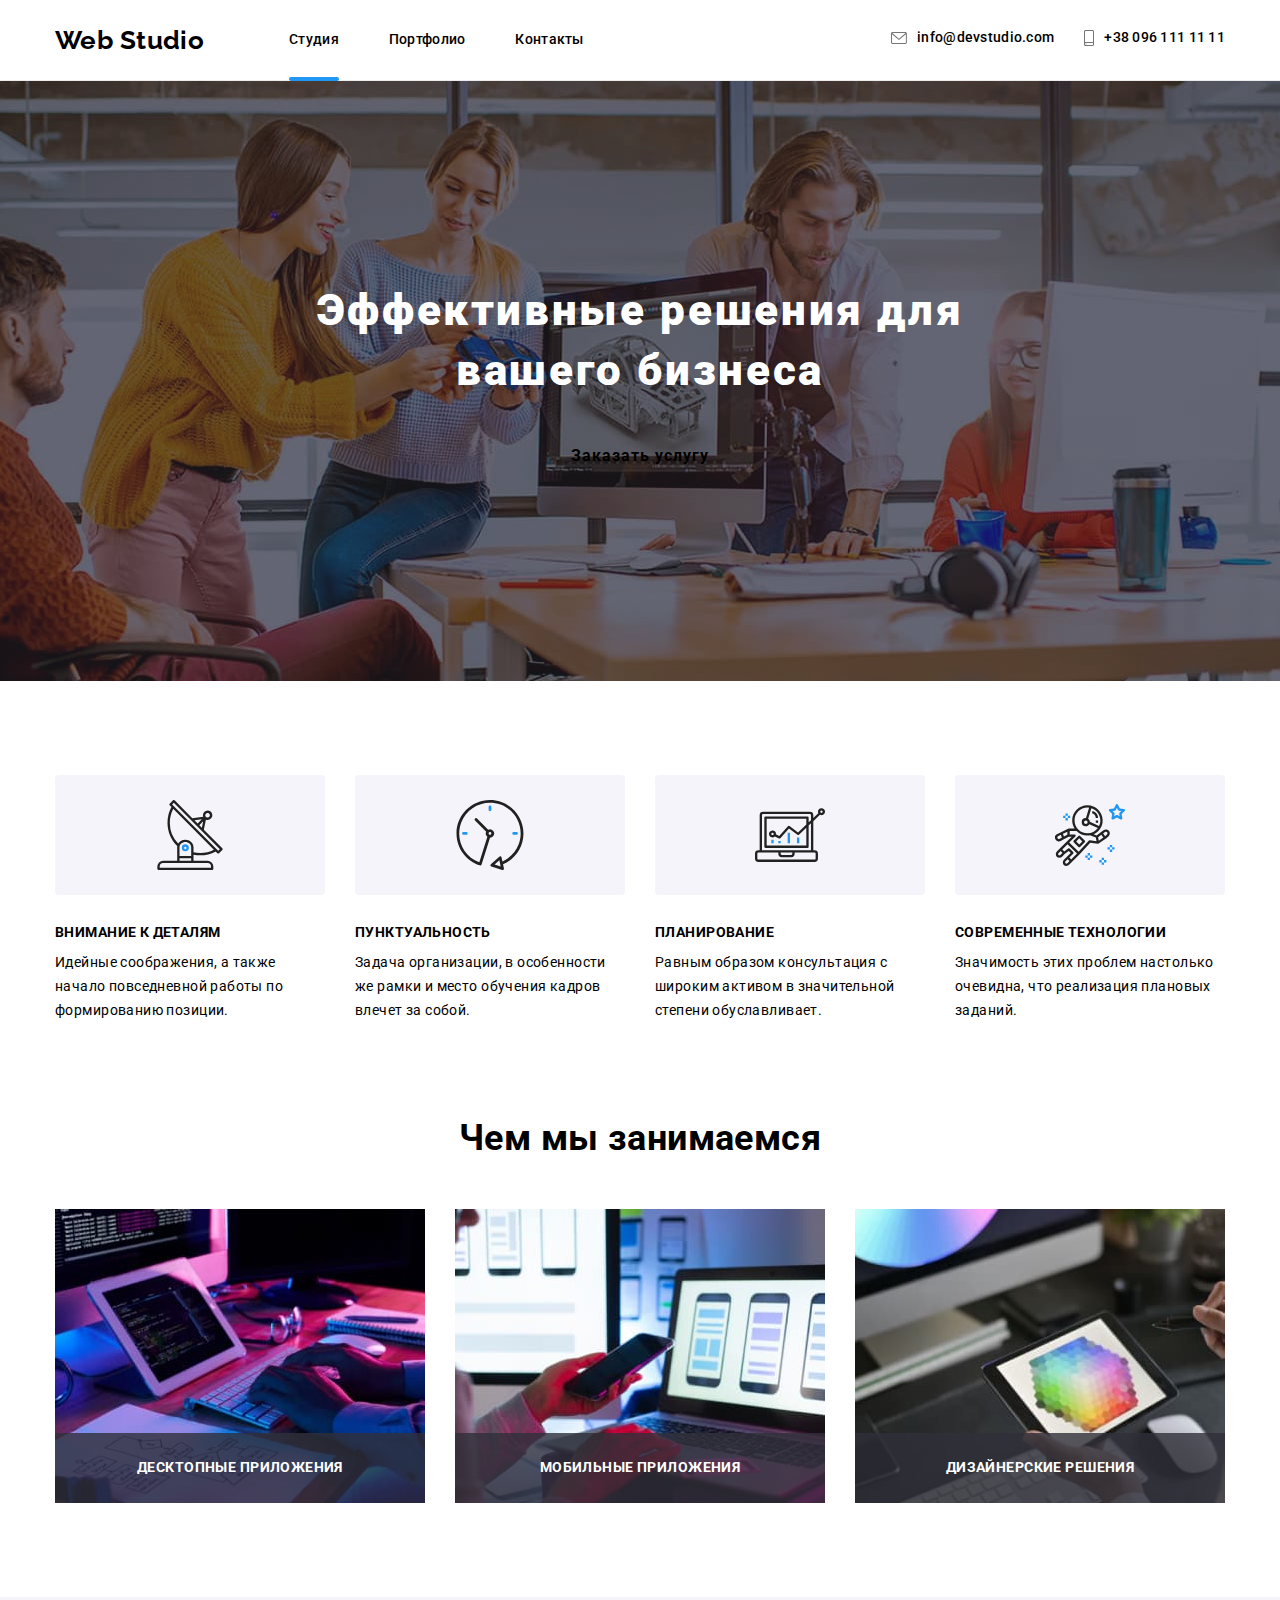
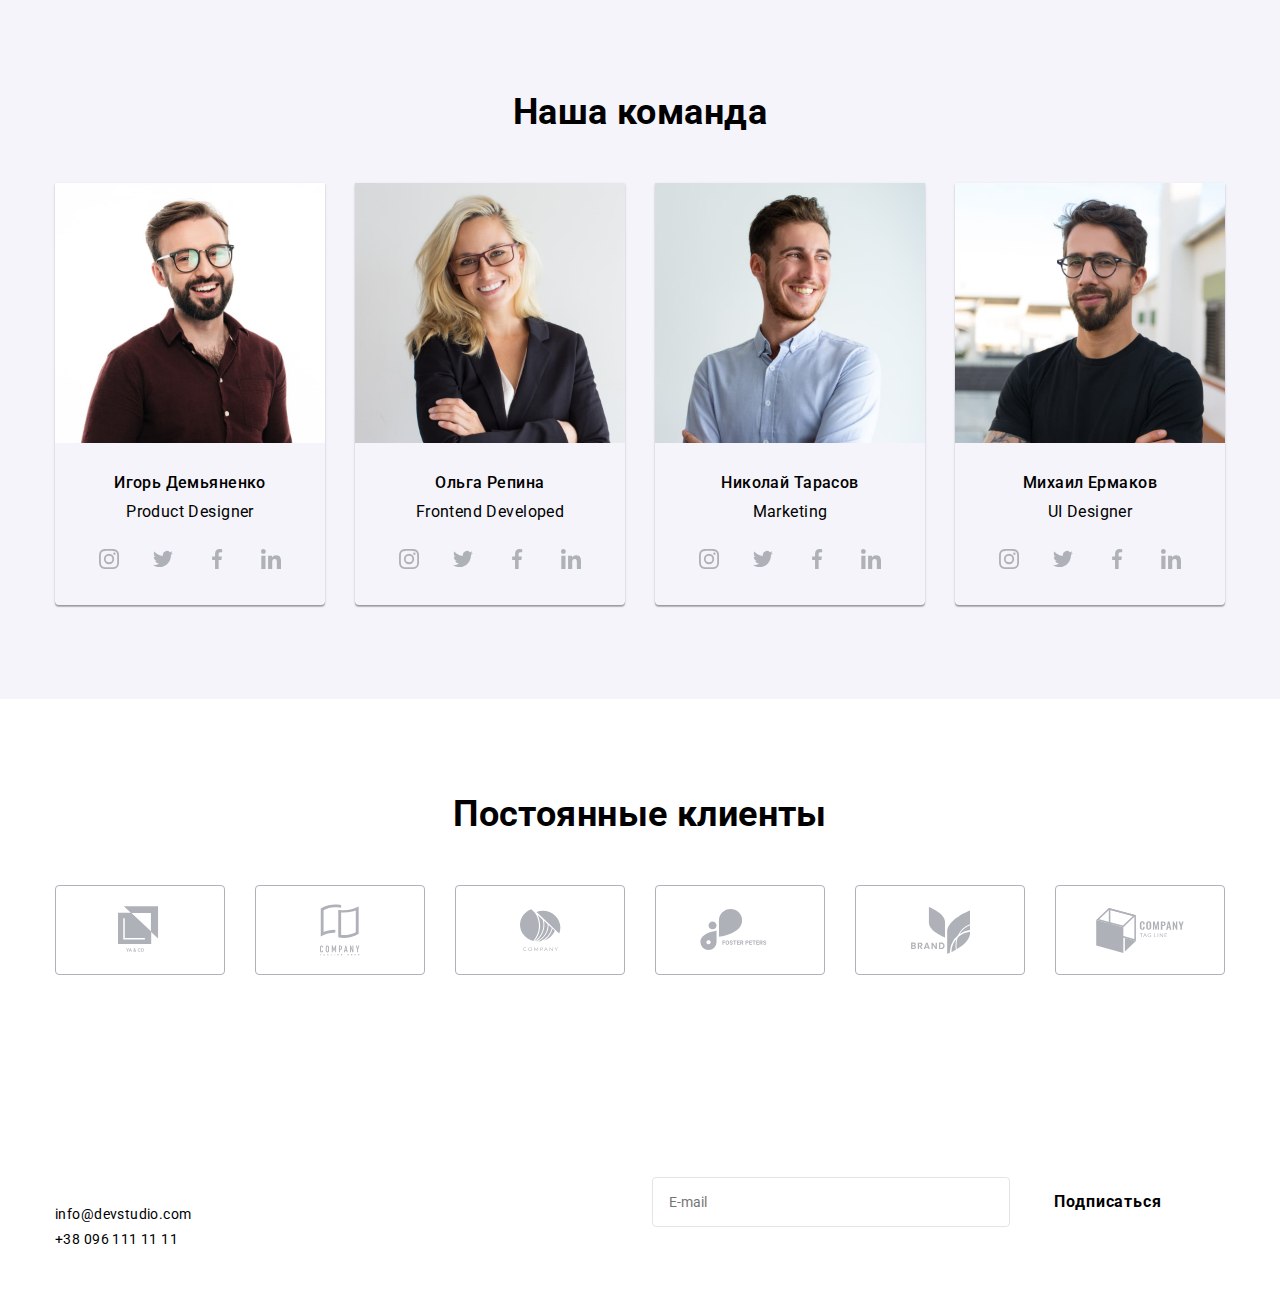
==== index.html @ de75bc62 "Summary" ====
<!DOCTYPE html>
<html lang="ru">

<head>
  <meta charset="UTF-8">
  <meta name="viewport" content="width=device-width, initial-scale=1.0">
  <title>Студия</title>
  <link href="https://fonts.googleapis.com/css2?family=Raleway:wght@700&family=Roboto:wght@400;500;700;900&display=swap" rel="stylesheet">
  <link rel="stylesheet" href="https://cdnjs.cloudflare.com/ajax/libs/modern-normalize/0.7.0/modern-normalize.min.css">
  <link rel="stylesheet" href="./css/style.css">
  <script src="https://ajax.googleapis.com/ajax/libs/jquery/3.5.1/jquery.min.js"></script>
  <script src="./js/active-script.js"></script>
</head>

<body>
  <!-- Шапка сайта  -->
  <header class="page-header">

    <nav>
      <div class="container main-cont">
        <a href="./index.html" title="Logo" class="logo reset-link" lang="en"><span class="logo-color">Web</span> Studio</a>

        <ul class="menu reset-ul">
          <li class="items"><a href="./index.html" class="menu-link reset-link">Студия</a></li>
          <li class="items"><a href="./portfolio.html" class="menu-link reset-link">Портфолио</a></li>
          <li class="items"><a href="./" class="menu-link reset-link">Контакты</a></li>
        </ul>

        <ul class="contact reset-ul">
          <li class="items">
            <a href="mailto:info@devstudio.com" class="contact-link reset-link" lang="en">
              <svg class="icon-envelope">
                <use href="./images/sprite.svg#icon-envelope"></use>
              </svg> <span>info@devstudio.com</span></a>
          </li>
          <li class="items">
            <a href="tel:+380961111111" class="contact-link reset-link">
              <svg class="icon-smartphone">
                <use href="./images/sprite.svg#icon-smartphone"></use>
              </svg> <span>+38 096 111 11 11</span></a>
          </li>

        </ul>
      </div>
    </nav>
    <div class="header-line"></div>
  </header>
  <!-- Уникальный контент -->
  <main>
    <!-- Герой -->

    <section class="hero">
      <div class="hero-wrap">
        <h1 class="hero-title reset">
        Эффективные решения для вашего бизнеса
    </h1>

        <button type="button" class="button reset-button" data-modal-open>Заказать услугу</button>
      </div>
    </section>

    <section class="feature">
      <div class="container">
        <h2 class="reset-h indent visually-hidden">Особенности</h2>
        <ul class="feature-list reset-ul ">
          <li class="items">
            <div class="icon-items">
              <svg width="70" height="70">
                <use href="./images/sprite.svg#icon-antenna"></use>
              </svg>
            </div>

            <p class="feature-desc reset-p">Внимание к деталям</p>

            <p class="feature-text reset-p"> Идейные соображения, а также начало повседневной работы по формированию позиции.
            </p>
          </li>
          <li class="items">
            <div class="icon-items">
              <svg width="70" height="70">
                <use href="./images/sprite.svg#icon-clock"></use>
              </svg>
            </div>
            <p class="feature-desc reset-p">Пунктуальность</p>
            <p class="feature-text reset-p">
              Задача организации, в особенности же рамки и место обучения кадров влечет за собой.
            </p>
          </li>
          <li class="items">
            <div class="icon-items">
              <svg width="70" height="70">
                <use href="./images/sprite.svg#icon-diagram"></use>
              </svg>
            </div>
            <p class="feature-desc reset-p">Планирование</p>
            <p class="feature-text reset-p"> Равным образом консультация с широким активом в значительной степени обуславливает.
            </p>
          </li>
          <li class="items">
            <div class="icon-items">
              <svg width="70" height="70">
                <use href="./images/sprite.svg#icon-astronaut"></use>
              </svg>
            </div>
            <p class="feature-desc reset-p">Современные технологии</p>
            <p class="feature-text reset-p">Значимость этих проблем настолько очевидна, что реализация плановых заданий.
            </p>
          </li>
        </ul>
      </div>
    </section>

    <section class="box">
      <div class="container">
        <h2 class="reset indent">Чем мы занимаемся</h2>
        <ul class="box-list reset-ul">
          <li class="items">
            <div class="items-box-1">
            <img src="./images/box-1.jpg" alt="Десктопные приложения" width="370" height="294">
            <div class="items-box-2">
            <p class="items-box-2_title reset-p">Десктопные приложения</p>
          </div>
        </div>
        </li>
            <li class="items">
              <div class="items-box-1">
              <img src="./images/box-2.jpg" alt="Мобильные приложения" width="370" height="294">
              <div class="items-box-2">
             <p class="items-box-2_title reset-p">Мобильные приложения</p>
            </div>
            </div>
            </li>
              <li class="items">
                <div class="items-box-1">
                <img src="./images/box-3.jpg" alt="Дизайнерские решения" width="370" height="294">
                <div class="items-box-2">
               <p class="items-box-2_title reset-p">Дизайнерские решения</p>
              </div>
             </div>
               </li>
        </ul>
      </div>
    </section>

    <section class="team">
      <div class="container">
        <h2 class="reset indent">Наша команда</h2>
        <ul class="team-list reset-ul">
          <li class="team-style">
            <div>
              <img src="./images/teamcard-1.jpg" alt="Игорь Демьяненко" width="270" height="260">
            </div>
            <!-- Сделал div с помощью css можно будет легко задать стили, еще был вариант сделать список в списке.-->
            <div>
              <h3 class="team-title reset">Игорь Демьяненко</h3>
              <p class="team-text reset" lang="en">Product Designer</p>
            </div>
            <ul class="team-icon reset-ul">
              <li class="items">
                <a href="" class="team-icon-link reset-link">
                  <svg width="20" height="20">
                    <use href="./images/sprite.svg#icon-instagram"></use>
                  </svg>
                </a>
              </li>
              <li class="items">
                <a href="" class="team-icon-link reset-link">
                  <svg width="20" height="20">
                    <use href="./images/sprite.svg#icon-twitter"></use>
                  </svg>
                </a>
              </li>
              <li class="items">
                <a href="" class="team-icon-link reset-link">
                  <svg width="20" height="20">
                    <use href="./images/sprite.svg#icon-facebook"></use>
                  </svg>
                </a>
              </li>
              <li class="items">
                <a href="" class="team-icon-link reset-link">
                  <svg width="20" height="20">
                    <use href="./images/sprite.svg#icon-linkedin"></use>
                  </svg>
                </a>
              </li>
            </ul>
          </li>
          <li class="team-style">
            <div>
              <img src="./images/teamcard-2.jpg" alt="Ольга Репина" width="270" height="260">
            </div>

            <div>
              <h3 class="team-title reset">Ольга Репина</h3>
              <p class="team-text reset" lang="en">Frontend Developed</p>
            </div>
            <ul class="team-icon reset-ul">
              <li class="items">
                <a href="" class="team-icon-link reset-link">
                  <svg width="20" height="20">
                    <use href="./images/sprite.svg#icon-instagram"></use>
                  </svg>
                </a>
              </li>
              <li class="items">
                <a href="" class="team-icon-link reset-link">
                  <svg width="20" height="20">
                    <use href="./images/sprite.svg#icon-twitter"></use>
                  </svg>
                </a>
              </li>
              <li class="items">
                <a href="" class="team-icon-link reset-link">
                  <svg width="20" height="20">
                    <use href="./images/sprite.svg#icon-facebook"></use>
                  </svg>
                </a>
              </li>
              <li class="items">
                <a href="" class="team-icon-link reset-link">
                  <svg width="20" height="20">
                    <use href="./images/sprite.svg#icon-linkedin"></use>
                  </svg>
                </a>
              </li>
            </ul>
          </li>
          <li class="team-style">
            <div>
              <img src="./images/teamcard-3.jpg" alt="Николай Тарасов" width="270" height="260">
            </div>

            <div>
              <h3 class="team-title reset">Николай Тарасов</h3>
              <p class="team-text reset" lang="en">Marketing</p>
            </div>
            <ul class="team-icon reset-ul">
              <li class="items">
                <a href="" class="team-icon-link reset-link">
                  <svg width="20" height="20">
                    <use href="./images/sprite.svg#icon-instagram"></use>
                  </svg>
                </a>
              </li>
              <li class="items">
                <a href="" class="team-icon-link reset-link">
                  <svg width="20" height="20">
                    <use href="./images/sprite.svg#icon-twitter"></use>
                  </svg>
                </a>
              </li>
              <li class="items">
                <a href="" class="team-icon-link reset-link">
                  <svg width="20" height="20">
                    <use href="./images/sprite.svg#icon-facebook"></use>
                  </svg>
                </a>
              </li>
              <li class="items">
                <a href="" class="team-icon-link reset-link">
                  <svg width="20" height="20">
                    <use href="./images/sprite.svg#icon-linkedin"></use>
                  </svg>
                </a>
              </li>
            </ul>
          </li>
          <li class="team-style">
            <div>
              <img src="./images/teamcard-4.jpg" alt="Михаил Ермаков" width="270" height="260">
            </div>

            <div>
              <h3 class="team-title reset">Михаил Ермаков</h3>
              <p class="team-text reset" lang="en">UI Designer</p>
            </div>
            <ul class="team-icon reset-ul">
              <li class="items">
                <a href="" class="team-icon-link reset-link">
                  <svg width="20" height="20">
                    <use href="./images/sprite.svg#icon-instagram"></use>
                  </svg>
                </a>
              </li>
              <li class="items">
                <a href="" class="team-icon-link reset-link">
                  <svg width="20" height="20">
                    <use href="./images/sprite.svg#icon-twitter"></use>
                  </svg>
                </a>
              </li>
              <li class="items">
                <a href="" class="team-icon-link reset-link">
                  <svg width="20" height="20">
                    <use href="./images/sprite.svg#icon-facebook"></use>
                  </svg>
                </a>
              </li>
              <li class="items">
                <a href="" class="team-icon-link reset-link">
                  <svg width="20" height="20">
                    <use href="./images/sprite.svg#icon-linkedin"></use>
                  </svg>
                </a>
              </li>
            </ul>
          </li>
        </ul>

      </div>
    </section>
    <section class="client">
      <div class="container">
        <h2 class="indent reset">Постоянные клиенты</h2>

        <ul class="client-list reset-ul">
          <li class="items">
            <a href="" class="client-list-link reset-link">
              <svg width="44.27" height="49.23">
                <use href="./images/sprite.svg#icon-logo-1"></use>
              </svg>
            </a>
          </li>
          <li class="items">
            <a href="" class="client-list-link reset-link">
              <svg width="40" height="52">
                <use href="./images/sprite.svg#icon-logo-2"></use>
              </svg>
            </a>
          </li>
          <li class="items">
            <a href="" class="client-list-link reset-link">
              <svg width="41" height="42.6">
                <use href="./images/sprite.svg#icon-logo-3"></use>
              </svg>
            </a>
          </li>
          <li class="items">
            <a href="" class="client-list-link reset-link">
              <svg width="79.66" height="42.02">
                <use href="./images/sprite.svg#icon-logo-4"></use>
              </svg>
            </a>
          </li>
          <li class="items">
            <a href="" class="client-list-link reset-link">
              <svg width="59" height="47">
                <use href="./images/sprite.svg#icon-logo-5"></use>
              </svg>
            </a>
          </li>
          <li class="items">
            <a href="" class="client-list-link reset-link">
              <svg width="88.48" height="45.44">
                <use href="./images/sprite.svg#icon-logo-6"></use>
              </svg>
            </a>
          </li>
        </ul>
      </div>
    </section>
  </main>
  <footer>
    <div class="footer">
      <div>
        <a href="./index.html" class="logo-footer reset-link" lang="en"><span class="logo-color">Web</span> Studio</a>
        <address>

        <ul class="reset-ul">
            <li class="contact-text">г. Киев, пр-т Леси Украинки, 26</li>
            <li class="marg"><a href="mailto:info@devstudio.com" class="contact-link reset-link" lang="en"> info@devstudio.com </a></li>
            <li class="marg"><a href="tel:+380961111111" class="contact-link reset-link"> +38 096 111 11 11 </a></li></ul>
    </address>
      </div>
      <div class="social">
        <b class="social-title reset">присоединяйтесь</b>
        <ul class="social-list reset-ul">
          <li class="items">
            <a href="" class="social-link reset-link">
              <svg width="20" height="20">
                <use href="./images/sprite.svg#icon-instagram"></use>
              </svg>
            </a>
          </li>
          <li class="items">
            <a href="" class="social-link reset-link">
              <svg width="20" height="20">
                <use href="./images/sprite.svg#icon-twitter"></use>
              </svg>
            </a>
          </li>
          <li class="items">
            <a href="" class="social-link reset-link">
              <svg width="20" height="20">
                <use href="./images/sprite.svg#icon-facebook"></use>
              </svg>
            </a>
          </li>
          <li class="items">
            <a href="" class="social-link reset-link">
              <svg width="20" height="20">
                <use href="./images/sprite.svg#icon-linkedin"></use>
              </svg>
            </a>
          </li>
        </ul>
      </div>
      <div class="footer-form">
        <b class="social-title reset">Подпишитесь на рассылку</b>
        <form action="" class="footer-form-action">
          <input type="email" name="mail" id="mail" placeholder="E-mail"> 
          <button type="submit" class="button reset-button">Подписаться<svg width="24" height="24" class="footer-botton_icon">
            <use href="./images/sprite.svg#icon-send"></use>
          </svg> </button>
        </form>
      </div>
    </div>

  </footer>
  <div class="backdrop is-hidden" data-modal>
    <div class="modal">
        <button type="button" class="close-modal" data-modal-close>
          <svg width="11" height="11">
            <use href="./images/sprite.svg#icon-close"></use>
          </svg>
        </button>
      <div class="modal-form">
      <p class="modal-form_title reset-p">Оставьте свои данные, мы вам перезвоним</p>
       <form action="" class="modal-form_action">
       <div class="modal-form_action-input">
        <label for="name">Имя</label>
        <div class="modal-form_icon">
        <input type="text" name="name" id="name">
          <svg width="18" height="18" class="modal-form_icon-input">
            <use href="./images/sprite.svg#icon-person-black"></use>
          </svg>
        </div>
       </div>
       <div class="modal-form_action-input"> 
         <label for="tel">Телефон</label>
       <div class="modal-form_icon">
        <input type="tel" name="tel" id="tel">
        <svg width="18" height="18" class="modal-form_icon-input" >
          <use href="./images/sprite.svg#icon-phone-black"></use>
        </svg>
       </div>
      </div>
        <div class="modal-form_action-input">
          <label for="email">Почта</label>
          <div class="modal-form_icon">
            <input type="email" name="email" id="email">
          <svg width="18" height="18" class="modal-form_icon-input">
            <use href="./images/sprite.svg#icon-email-black"></use>
          </svg>
          </div>
        </div>
        <div class="modal-form_action-input">
          <label for="comment">Комментарий</label>
          <textarea name="comment" id="comment" cols="30" rows="10" placeholder="Введите текст"></textarea>
        </div>
        
       <div class="modal-form_action-check">
  
         <input type="checkbox" name="check" id="check" class="modal-form_check visually-hidden">
        <label for="check" class="modal-form_check-label">Соглашаюсь с рассылкой и принимаю <a href="" class="modal-form_action-link">Условия договора</a></label>
        
        </div>
<div class="modal-form_button">
  <button type="submit" class="button reset-button">Отправить</button>
</div>
        
       </form>
      </div>
      
    </div>
  </div>
  <script src="./js/modal.js"></script>
</body>

</html>
---- css/style.css ----
`/* Ширина сайта 1600px  */
/* Ширина портфолио 1170px */
/* Отступы портфолио margin 215px */

:root {
 --primary-text-color:#757575;
--bg-color:#ffffff;
--title-text-color:#212121;
--accent-color:#2196F3;
--button-color:#ffffff;
--bg-footer:#2F303A;

}

body
{
background-color: var(--bg-color);
color: var(--primary-text-color);
font-family: 'Roboto', sans-serif;
font-size: 14px;
line-height: 1.17;
letter-spacing: 0.03em;
}

footer {
background-color: var(--bg-footer);
}

img {
display: block;
}

/* Сброс стилей списка */
.reset-ul {
padding: 0;
margin: 0;
list-style-type: none;
} 
input:focus {
    outline: none;
}
textarea {
    outline: none;
}
/* Сброс стилей  */
:focus {
    outline: none;
}

.reset {
    padding: 0;
    margin: 0;     
}

.reset-link {

    text-decoration: none;   
}

.reset-button {
    border:0;
}

.reset-h {
margin:0;
padding:0;

}

.reset-p {
margin:0;
padding:0;

}
/* Можно было сделать сброс по тегам, или еще проще подключить  reset.css */

.visually-hidden {
    position: absolute !important;
    clip: rect(1px 1px 1px 1px); /* IE6, IE7 */
    clip: rect(1px, 1px, 1px, 1px);
    padding:0 !important;
    border:0 !important;
    height: 1px !important; 
    width: 1px !important; 
    overflow: hidden;}
    
address {

    font-style: normal;  
}

/* Временно дял красоты */

.page-header {
border-bottom: 1px solid #ECECEC;
}

.logo {

   color: var(--title-text-color); 

   font-family: 'Raleway', sans-serif;
   font-weight:700;
   font-size: 26px;
   line-height: 1.19;
}
.logo-color {

color:var(--accent-color); 

}
.main-cont {
display: flex;
align-items: center;


}
.menu {
display: flex;
margin-left: 85px;

    
font-weight: 500;
font-size: 14px;
line-height: 1.14;
letter-spacing: 0.02em;
}

.menu .items:not(:last-child) {
margin-right: 50px;
}

.menu-link {
padding-left: 0;
display: block;
padding-top: 32px;
padding-bottom: 32px;
color: var(--title-text-color);
transition: color 250ms cubic-bezier(0.4, 0, 0.2, 1);
}

.menu .items {
position: relative;
}

.menu-link:hover::after{
display:inherit;
content: '';
background-color: #2196F3;
}

.menu .active {
    color:var(--accent-color);
}

.menu .active::after {
    display:inherit;
    content: '';
    width: 100%;
    height: 4px;
    background-color: #2196F3;
    border-radius: 2px;
    position: absolute;
    bottom: -1px;
    left:0;
}


.menu-link:hover, .menu-link:focus {
color: var(--accent-color);

}
/* .menu-link:active {
    color: var(--accent-color);  
} */

.contact {
display: flex;
margin-left: auto;

font-weight: 500;
font-size: 14px;
line-height: 1.14;
letter-spacing: 0.02em;
}

.contact .items + .items {
    margin-left: 30px;
}

.contact-link  {
display: inline-flex;
align-items: center;
color: var(--primary-text-color);
fill:#757575;
transition: color 250ms cubic-bezier(0.4, 0, 0.2, 1), fill 250ms cubic-bezier(0.4, 0, 0.2, 1);

}

.contact-link:hover, contact-link:focus {
color:var(--accent-color);
fill:#2196F3;

}
.contact-text {
color:#ffffff;  

line-height: 1.17;
}

.hero
{
    max-width: 1600px;
    min-height: 600px;
    margin-left: auto;
    margin-right: auto;
    background-image: linear-gradient(to right, rgba(47, 48, 58, 0.4),rgba(47, 48, 58, 0.4)), url(../images/header.jpg);
    background-color: black;
    background-repeat: no-repeat;
    background-position: center;
    background-size: cover;
    text-align: center;
    display: flex;

}
.hero-wrap {
    max-width: 696px;
    margin: auto;
    padding:0 15px;
}

.hero-title {
margin-top: 0;
margin-bottom: 30px;
color:#ffffff;

font-weight: 900;
font-size: 44px;
line-height: 1.36;
letter-spacing: 0.06em;
}

.portfolio-title {
margin-top: 0;
margin-bottom: 30px;
color:#ffffff;

font-weight: 900;
font-size: 44px;
line-height: 1.36;
letter-spacing: 0.06em;
text-align: center;
}

/* Мне кажется логичней и удобней так сделать, у нас h2  одинаковый на всех страницах 
Но если нужно можно создать отдельных класс   */
h2 {
color: var(--title-text-color);
font-weight: 700;
font-size: 36px;
line-height: 1.17;
text-align: center;
}

.feature-title {
color: var(--title-text-color);

font-weight: 700;
line-height: 1.14;


}
.feature-desc {
color: var(--title-text-color);
font-weight: 700;
line-height: 1.14;
text-transform: uppercase;

margin-bottom:10px;
}

.feature-text {
line-height: 1.714;
}

.box-title {
color:#ffffff;  
font-weight: 700;
line-height: 1.14;
text-transform: uppercase;
}
.team-title {
display: block;
margin-top: 30px;
color: var(--title-text-color);

font-weight: 500;
font-size: 16px;
line-height: 1.19;

}
.team-text {
display: block;
margin-top:10px;
margin-bottom: 16px;
font-size: 16px;
line-height: 1.19;

}


.button {
display: inline-block;
min-width: 200px;
min-height: 50px;
margin: auto;
border-radius: 4px;
color:var(--button-color);
background-color: var(--accent-color);

font-weight: 700;
font-size: 16px;
line-height: 1.9;
letter-spacing: 0.06em;
transition: background-color 250ms cubic-bezier(0.4, 0, 0.2, 1);

}

.button:hover, .button:focus {
background-color: #188CE8;
cursor: pointer;
}

.menu-button {
padding:6px 22px;
background-color: #F5F4FA;
color:#212121;
border-radius: 4px;
font-weight: 500;
font-size: 16px;
line-height:1.625;
cursor: pointer;
transition: color 250ms cubic-bezier(0.4, 0, 0.2, 1), background-color 250ms cubic-bezier(0.4, 0, 0.2, 1);
}

.menu-button:hover, .menu-button:focus{
    background-color: var(--accent-color);
    color: var(--button-color);
    }
    
.project-title {
margin-bottom: 4px;
color:var(--title-text-color);
font-weight: 700;
font-size: 18px;
line-height: 2;
letter-spacing: 0.06em;
}


.menu-filter {
    display: flex;
    justify-content: center;
}

.menu-filter .items + .items{
    margin-left:8px;
}
.project{
    margin-top: 50px;
    
}
.project-text {
color: var(--primary-text-color);
font-size: 16px;
line-height: 1.9;

}

.project-desc {
color:#ffffff;

font-size: 18px;
line-height: 1.6;
}

.logo-footer {
display: block;
margin-bottom: 20px;
font-family: 'Raleway', sans-serif;
font-weight:700;
font-size: 26px;
line-height: 1.19;

color: #ffffff;
}

.feature-list, .box-list, .client-list, .team-list {
display: flex;
}

/* Классы одинаковые, можно прописать в одну строку */
/* .box-list {
    display: flex;
    padding-top: 50px;
    }

    .client-list {
        display: flex;
        padding-top: 50px;
    }
    .team-list {
        display: flex;
        padding-top: 50px;
    
    } */


.feature-list .items + .items {

margin-left: 30px;
}
/* .feature-list .items:not(:first-child)
{
    margin-left: 30px;

} */


.box {
    padding-top:94px;
    padding-bottom:94px;
    text-align: center;
}

.team {
    padding-top:94px; 
    padding-bottom:94px;
    text-align: center;
    background-color: #F5F4FA;

}
.feature {
    padding-top:94px; 
}
.client {
    padding-top: 94px;
    padding-bottom: 94px;
}

.portfolio {
padding-top:94px; 
padding-bottom:94px;

}

.container {
width: 1200px;
margin-left: auto;
margin-right: auto;
padding-left: 15px;
padding-right: 15px;

}


/* .box-list .items {
width: calc((100% - 60px)/3); 
} */

.box-list .items + .items {
margin-left:30px;
}

.indent {
    margin-bottom: 50px;
}

.client-list .items + .items {
margin-left:30px; 
}


.team-icon {
    display: flex;
    justify-content: center;
    margin-bottom: 24px;

}
/* .team {
    text-align: center;
    background-color: #F5F4FA;
} */

.team-style {
    width: calc((100% - 90px)/4);
    background-color: var(--bg-color);
    box-shadow: 0px 1px 3px rgba(0, 0, 0, 0.12), 0px 1px 1px rgba(0, 0, 0, 0.14), 0px 2px 1px rgba(0, 0, 0, 0.2);
    border-radius: 0px 0px 4px 4px;
}

.team-style:not(:last-child) {
    margin-right: 30px;
}



/* Футер */
.footer {
display: flex;
justify-content: space-between;
align-items: baseline;
width: 1200px;
margin-left: auto;
margin-right: auto;
padding-left: 15px;
padding-right: 15px;
padding-top: 60px;
padding-bottom: 60px;
}

.marg {
margin-top: 9px;

}

.social-list {
display: flex;

}

.social-list .items + .items {
    margin-left:10px;
    
}


.social-title {
display: block;
padding-bottom: 20px;
color:#ffffff;  
font-weight: 700;
line-height: 1.14;
text-transform: uppercase;
}

.project-list {
    display: flex;
    flex-wrap: wrap;
    
}


.project-items {
width: calc((100% - 60px)/3);
margin-right: 30px;
margin-bottom: 30px;
}

.project-items:nth-child(3n){
    margin-right: 0;
} 

 .project-items:nth-last-child(-n+3) {
    margin-bottom: 0;
   
} 
.project-block {
    margin: 20px 24px;
}

.project-items-link {
    display: inline-block;
    border: 1px solid #EEEEEE;
    }

.project-items-link:hover, .project-items-link:focus {

box-shadow: 0px 1px 1px rgba(0, 0, 0, 0.12), 0px 4px 4px rgba(0, 0, 0, 0.06), 1px 4px 6px rgba(0, 0, 0, 0.16);
}
/* Svg sprite все эти с параметры можно было прописать в inline svg, но я решил прописать в  css для практики  */

.icon-smartphone {
width: 10px;
height: 16px;
margin-right: 10px;

}

.icon-envelope{
    width: 16px;
    height: 12px;  
    margin-right: 10px;
}

/*   Стили для контейнера Особенности */
.icon-items {
    width: 270px;
    height: 120px;
    display: inline-flex;
    align-items: center;
    justify-content: center;
    background: #F5F4FA;
    border-radius: 4px;
    margin-bottom: 30px;
}

/* Стили для ссылок соц.сетей наша команда и футер  */

.social-link {
width: 44px;
height: 44px;
display: inline-flex;
align-items: center;
justify-content: center;
background-color: rgba(255, 255, 255, 0.1);
border-radius: 50%;
fill:#ffffff;
transition: background-color 250ms cubic-bezier(0.4, 0, 0.2, 1), fill 250ms cubic-bezier(0.4, 0, 0.2, 1);
}

.social-link:hover, .social-link:focus {
    background-color: #2196F3;
    fill:#ffffff;
 

}

.team-icon-link {
    width: 44px;
    height: 44px;
    display: inline-flex;
    align-items: center;
    justify-content: center;
    fill:#afb1b8;
    border-radius: 50%;
    /* transition: fill 250ms cubic-bezier(0.4, 0, 0.2, 1); */
    transition: background-color 250ms cubic-bezier(0.4, 0, 0.2, 1),
    fill 250ms cubic-bezier(0.4, 0, 0.2, 1);
   
}

.team-icon-link:hover, .team-icon-link:focus {
    fill:#FFFFFF;
    background-color: #2196F3;
    border-radius: 50%;
}

.team-icon .items + .items {
    margin-left:10px;
}

.client-list-link {
    width: 170px;
    height: 90px;
    display: inline-flex;
    align-items: center;
    justify-content: center;
    border: 1px solid #AFB1B8;
    border-radius: 4px;
    fill:#afb1b8;
    transition: border-color 250ms cubic-bezier(0.4, 0, 0.2, 1),
    fill 250ms cubic-bezier(0.4, 0, 0.2, 1);
    
}

.client-list-link:hover, .client-list-link :focus {
    fill:#2196F3;
    border-color: #2196F3;
}

.items-box-1 {
    position: relative;
}

.items-box-2 {
    position: absolute;
    width: 100%;
    min-height: 70px;
    background-color:rgba(47, 48, 58, 0.8);
    bottom: 0;
    display: flex;
    align-items: center;
    justify-content: center;
}

.items-box-2_title {
color:#ffffff;
font-weight: 700;
text-transform: uppercase;
line-height: 1.14;
}

.project-items_images {
position: relative;
overflow: hidden;

}

.project-items_text {
    position: absolute;
    top: 0;
    left:0;
    width: 100%;
    height: 100%;
    background: rgba(33, 150, 243, 0.9);
    display: flex;
    align-items: center;
    justify-content: center;
    padding-left: 24px;
    padding-right: 24px;
    transform: translateY(100%);
    transition: transform 250ms cubic-bezier(0.4, 0, 0.2, 1);
    
}

.project-items-link:hover .project-items_text,
.project-items-link:focus .project-items_text {
    transform: translateY(0%);
}

/* Модальное окно */

.backdrop {
position: fixed;
top:0;
left:0;
width: 100%;
height: 100%;
background-color: rgba(0, 0, 0, 0.2);
opacity: 1;
transition: opacity 250ms cubic-bezier(0.4, 0, 0.2, 1);
}

.modal {
position: absolute;
width: 528px;
height: 581px;
top:50%;
left:50%;
background-color: #FFFFFF;
box-shadow: 0px 1px 3px rgba(0, 0, 0, 0.12), 0px 1px 1px rgba(0, 0, 0, 0.14), 0px 2px 1px rgba(0, 0, 0, 0.2);
border-radius: 4px;
transform: translate(-50%,-50%) scale(1);
transition: all 250ms cubic-bezier(0.4, 0, 0.2, 1);
}

.backdrop.is-hidden {
opacity: 0;
visibility: hidden;
pointer-events: none;
}

.backdrop.is-hidden .modal {
transform: translate(-50%,-50%) scale(0.2);
}

.close-modal {
position: absolute;
width: 30px;
height:30px;
top:0;
right:0;
margin-top: 8px;
margin-right: 8px;
display: flex;
align-items: center;
justify-content: center;
background-color:#ffffff;
border: 1px solid rgba(0, 0, 0, 0.1);
border-radius: 50%;
cursor: pointer;
transition: fill 250ms cubic-bezier(0.4, 0, 0.2, 1);
}

.close-modal:hover, .close-modal:focus  {
fill: var(--accent-color);
}

.footer-form-action .button {
    display: inline-flex;
    justify-content: center;
    align-items: center;
    margin-left: 12px;
    transition: all 250ms cubic-bezier(0.4, 0, 0.2, 1);
}

.footer-form-action .button:hover, .footer-form-action .button:focus  {
background-color: #188CE8;
}

.footer-form-action input {
min-width: 358px;
min-height: 50px;
border: 1px solid rgba(165, 165, 165, 0.3);
border-radius: 4px;
background: transparent;
padding-left: 16px;
color: var(--button-color);
}

.footer-botton_icon {
margin-left: 10px;
fill:#ffffff;

}
.modal-form {
margin-top: 40px;

}

.modal-form_title {
margin-bottom: 12px;
 font-weight: 700;
 font-size: 20px;
 line-height: 1.15;
 text-align: center;
 color: #212121;
}

.modal-form_action-input {

display: flex;
flex-direction: column;
max-width: 448px;
margin-left: auto;
margin-right: auto;

font-size: 12px;
letter-spacing: 0.01em;

}


.modal-form_action-check {
    margin-top: 20px;
    max-width: 423px;
    margin-left: auto;
    margin-right: auto;
}



.modal-form_action-check {

font-size: 14px;
line-height: 24px;
/* identical to box height, or 171% */
letter-spacing: 0.03em;
color: #757575;
}

.modal-form_action-input input {
border: 1px solid rgba(33, 33, 33, 0.2);
border-radius: 4px;
width: 100%;
height: 40px;
padding-left: 42px;
}

.modal-form_action-input input:hover, .modal-form_action-input input:focus  {
    border: 1px solid #2196F3;
    cursor: pointer;
}
.modal-form_action-input:focus-within {
    fill:var(--accent-color);
}
.modal-form_action-input textarea {
    border: 1px solid rgba(33, 33, 33, 0.2);
    border-radius: 4px;
    resize: none;
    width: 448px;
    height: 120px;
    margin-top:4px;
    padding:12px 16px;
}

.modal-form_action-input textarea:hover, 
.modal-form_action-input textarea:focus {
    border: 1px solid #2196F3;
    cursor: pointer;
}
.modal-form_action-input textarea::placeholder {
line-height: 1.14;
letter-spacing: 0.01em;
color: rgba(117, 117, 117, 0.5);
}

.modal-form_button {

margin-top: 30px;
text-align: center;
}

.modal-form_action-input + .modal-form_action-input {
margin-top:10px;
}
.modal-form_button .button {
    transition: background-color 250ms cubic-bezier(0.4, 0, 0.2, 1);
}
.modal-form_button .button:hover, .modal-form_button .button:focus {
    background-color: #188CE8;
}

.modal-form_action-link {
color:var(--accent-color);
text-decoration: underline;
}
.modal-form_action-link:hover, .modal-form_action-link:focus {
    text-decoration: none;
}

.modal-form_icon {
    position: relative;
    margin-top: 4px;
}

.modal-form_icon:hover, .modal-form_icon:focus {
 
fill:var(--accent-color);

}
.modal-form_icon-input {
    position: absolute;
    left: 0;
    top: 50%;
    transform: translateY(-50%);
    margin-left:12px;
    pointer-events: none;
}

.modal-form_check-label {
display: flex;
align-items: center;
}


.modal-form_check-label::before{
    content: '';
    display: flex;
    align-items: center;
    display: block;
    width: 16px;
    height: 15px;
    background-image: url(../images/form-icon.svg);
    background-repeat: no-repeat;
    margin-right: 10px;
}
.modal-form_check:checked + .modal-form_check-label::before{
    background-image: url(../images/forma-icon-checked.svg);
    background-repeat: no-repeat;
    background-color: #2196F3;
    border-radius: 2px;
    background-position: center;
    /* transition: background-color 250ms cubic-bezier(0.4, 0, 0.2, 1); */
}
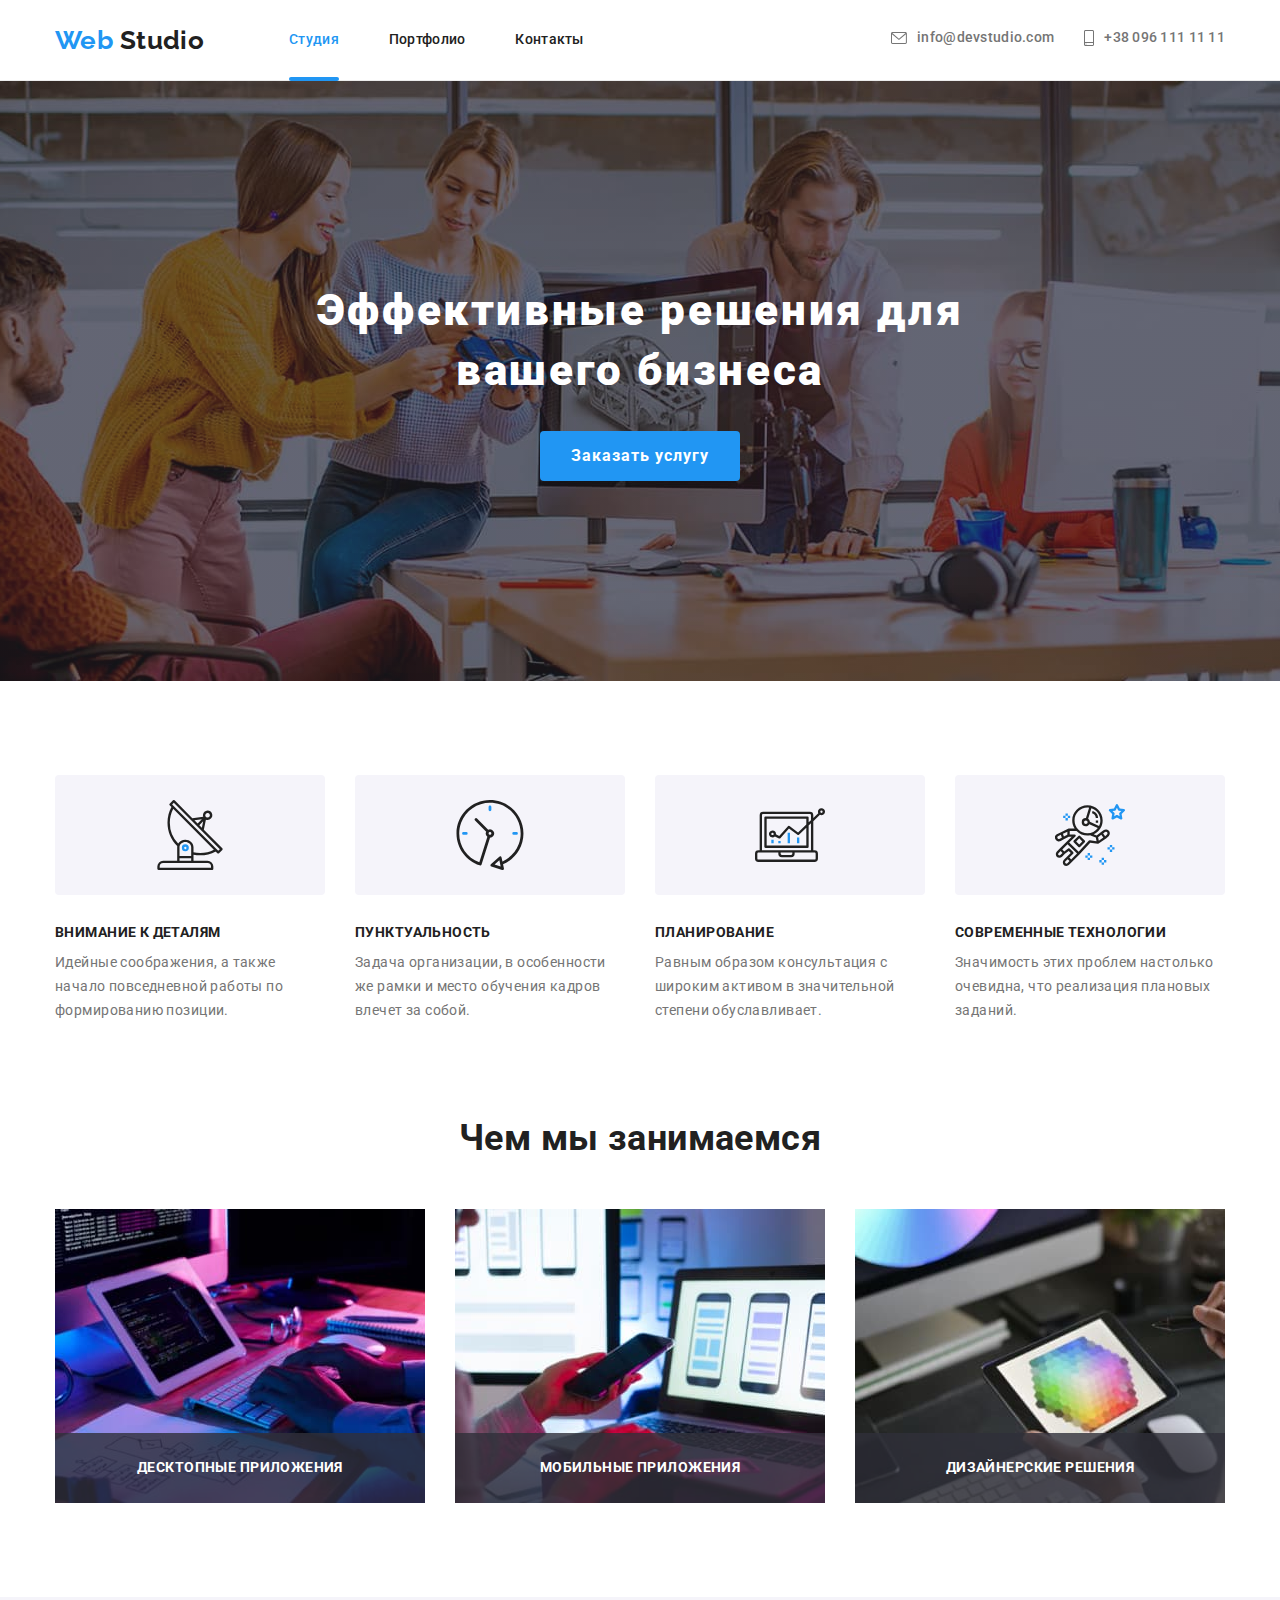
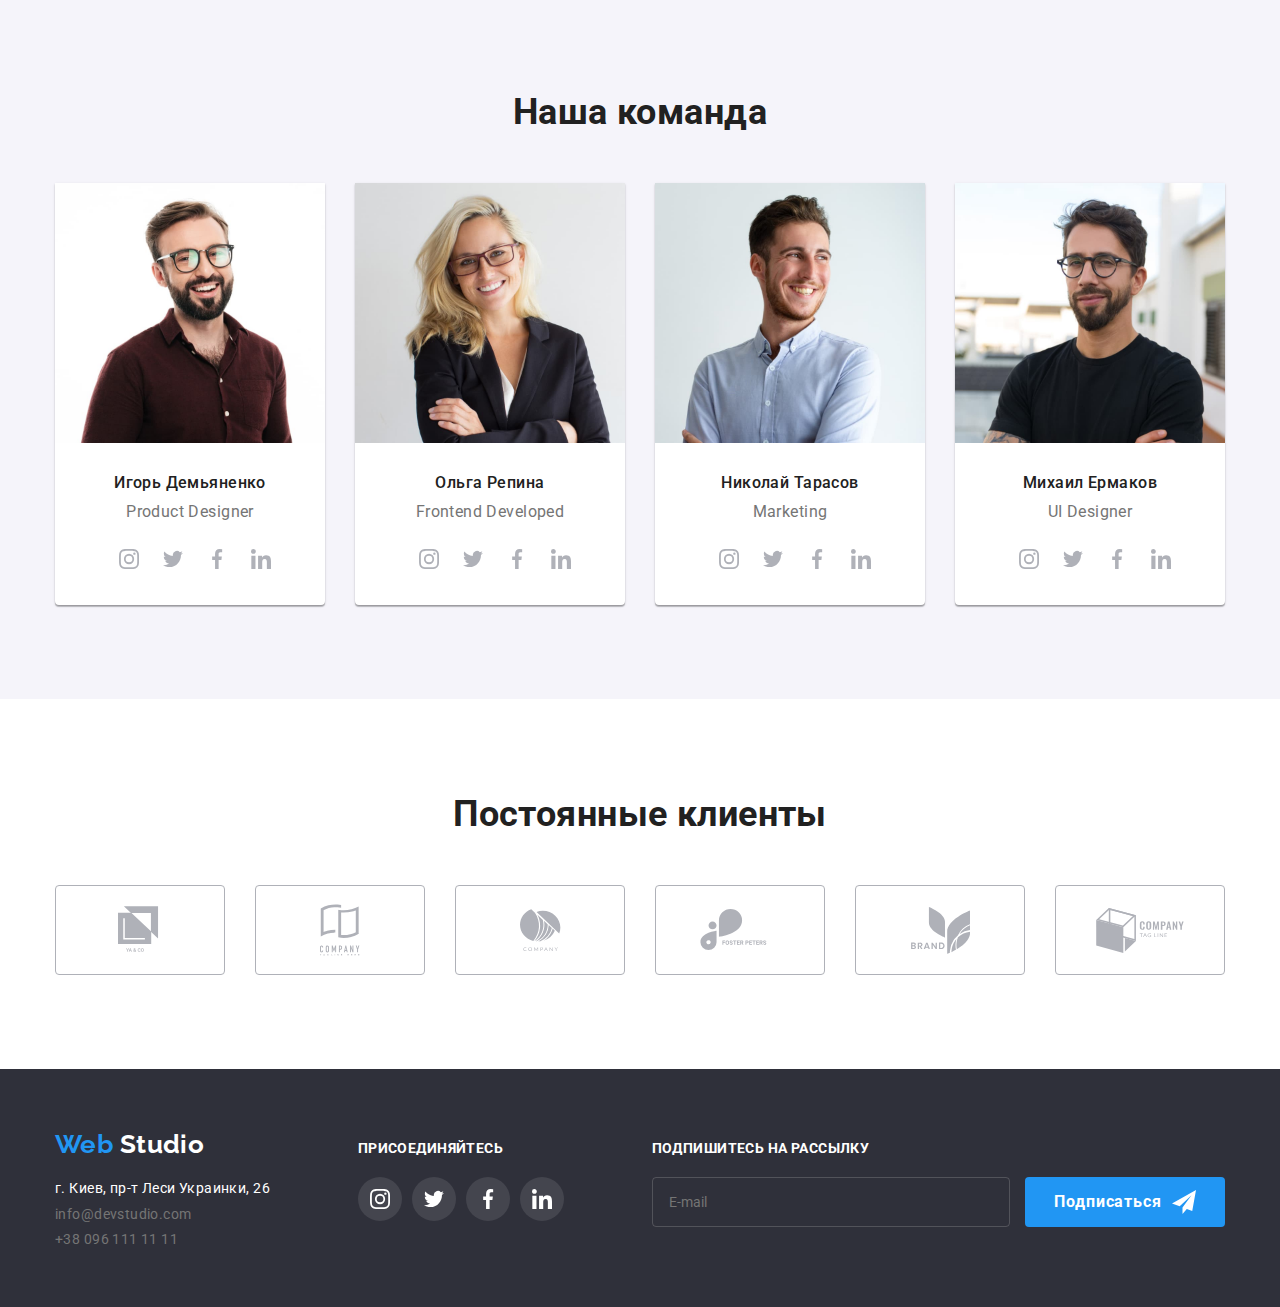
==== commit e41bedf7: "Summary" ====
--- a/index.html
+++ b/index.html
@@ -7,7 +7,7 @@
   <title>Студия</title>
   <link href="https://fonts.googleapis.com/css2?family=Raleway:wght@700&family=Roboto:wght@400;500;700;900&display=swap" rel="stylesheet">
   <link rel="stylesheet" href="https://cdnjs.cloudflare.com/ajax/libs/modern-normalize/0.7.0/modern-normalize.min.css">
-  <link rel="stylesheet" href="./css/style.css">
+  <link rel="stylesheet" href="./css/main.min.css">
   <script src="https://ajax.googleapis.com/ajax/libs/jquery/3.5.1/jquery.min.js"></script>
   <script src="./js/active-script.js"></script>
 </head>
@@ -17,24 +17,24 @@
   <header class="page-header">
 
     <nav>
-      <div class="container main-cont">
-        <a href="./index.html" title="Logo" class="logo reset-link" lang="en"><span class="logo-color">Web</span> Studio</a>
-
-        <ul class="menu reset-ul">
-          <li class="items"><a href="./index.html" class="menu-link reset-link">Студия</a></li>
-          <li class="items"><a href="./portfolio.html" class="menu-link reset-link">Портфолио</a></li>
-          <li class="items"><a href="./" class="menu-link reset-link">Контакты</a></li>
-        </ul>
-
-        <ul class="contact reset-ul">
-          <li class="items">
-            <a href="mailto:info@devstudio.com" class="contact-link reset-link" lang="en">
+      <div class="container main-menu">
+        <a href="./index.html" title="Logo" class="logo" lang="en"><span class="logo-color">Web</span> Studio</a>
+
+        <ul class="menu-list">
+          <li class="items"><a href="./index.html" class="menu-list-link">Студия</a></li>
+          <li class="items"><a href="./portfolio.html" class="menu-list-link">Портфолио</a></li>
+          <li class="items"><a href="./" class="menu-list-link">Контакты</a></li>
+        </ul>
+
+        <ul class="contact">
+          <li class="items">
+            <a href="mailto:info@devstudio.com" class="contact-link" lang="en">
               <svg class="icon-envelope">
                 <use href="./images/sprite.svg#icon-envelope"></use>
               </svg> <span>info@devstudio.com</span></a>
           </li>
           <li class="items">
-            <a href="tel:+380961111111" class="contact-link reset-link">
+            <a href="tel:+380961111111" class="contact-link">
               <svg class="icon-smartphone">
                 <use href="./images/sprite.svg#icon-smartphone"></use>
               </svg> <span>+38 096 111 11 11</span></a>
@@ -51,59 +51,59 @@
 
     <section class="hero">
       <div class="hero-wrap">
-        <h1 class="hero-title reset">
+        <h1 class="hero-title">
         Эффективные решения для вашего бизнеса
     </h1>
 
-        <button type="button" class="button reset-button" data-modal-open>Заказать услугу</button>
+        <button type="button" class="button" data-modal-open>Заказать услугу</button>
       </div>
     </section>
 
     <section class="feature">
       <div class="container">
         <h2 class="reset-h indent visually-hidden">Особенности</h2>
-        <ul class="feature-list reset-ul ">
-          <li class="items">
-            <div class="icon-items">
+        <ul class="feature-list">
+          <li class="feature-list-items">
+            <div class="feature-icon-items">
               <svg width="70" height="70">
                 <use href="./images/sprite.svg#icon-antenna"></use>
               </svg>
             </div>
 
-            <p class="feature-desc reset-p">Внимание к деталям</p>
-
-            <p class="feature-text reset-p"> Идейные соображения, а также начало повседневной работы по формированию позиции.
+            <p class="feature-desc">Внимание к деталям</p>
+
+            <p class="feature-text"> Идейные соображения, а также начало повседневной работы по формированию позиции.
             </p>
           </li>
-          <li class="items">
-            <div class="icon-items">
+          <li class="feature-list-items">
+            <div class="feature-icon-items">
               <svg width="70" height="70">
                 <use href="./images/sprite.svg#icon-clock"></use>
               </svg>
             </div>
-            <p class="feature-desc reset-p">Пунктуальность</p>
-            <p class="feature-text reset-p">
+            <p class="feature-desc">Пунктуальность</p>
+            <p class="feature-text">
               Задача организации, в особенности же рамки и место обучения кадров влечет за собой.
             </p>
           </li>
-          <li class="items">
-            <div class="icon-items">
+          <li class="feature-list-items">
+            <div class="feature-icon-items">
               <svg width="70" height="70">
                 <use href="./images/sprite.svg#icon-diagram"></use>
               </svg>
             </div>
-            <p class="feature-desc reset-p">Планирование</p>
-            <p class="feature-text reset-p"> Равным образом консультация с широким активом в значительной степени обуславливает.
+            <p class="feature-desc">Планирование</p>
+            <p class="feature-text"> Равным образом консультация с широким активом в значительной степени обуславливает.
             </p>
           </li>
-          <li class="items">
-            <div class="icon-items">
+          <li class="feature-list-items">
+            <div class="feature-icon-items">
               <svg width="70" height="70">
                 <use href="./images/sprite.svg#icon-astronaut"></use>
               </svg>
             </div>
-            <p class="feature-desc reset-p">Современные технологии</p>
-            <p class="feature-text reset-p">Значимость этих проблем настолько очевидна, что реализация плановых заданий.
+            <p class="feature-desc">Современные технологии</p>
+            <p class="feature-text">Значимость этих проблем настолько очевидна, что реализация плановых заданий.
             </p>
           </li>
         </ul>
@@ -112,29 +112,29 @@
 
     <section class="box">
       <div class="container">
-        <h2 class="reset indent">Чем мы занимаемся</h2>
-        <ul class="box-list reset-ul">
-          <li class="items">
+        <h2 class="indent">Чем мы занимаемся</h2>
+        <ul class="box-list">
+          <li class="box-list-items">
             <div class="items-box-1">
             <img src="./images/box-1.jpg" alt="Десктопные приложения" width="370" height="294">
             <div class="items-box-2">
-            <p class="items-box-2_title reset-p">Десктопные приложения</p>
+            <p class="items-box-2_title">Десктопные приложения</p>
           </div>
         </div>
         </li>
-            <li class="items">
+            <li class="box-list-items">
               <div class="items-box-1">
               <img src="./images/box-2.jpg" alt="Мобильные приложения" width="370" height="294">
               <div class="items-box-2">
-             <p class="items-box-2_title reset-p">Мобильные приложения</p>
+             <p class="items-box-2_title">Мобильные приложения</p>
             </div>
             </div>
             </li>
-              <li class="items">
+              <li class="box-list-items">
                 <div class="items-box-1">
                 <img src="./images/box-3.jpg" alt="Дизайнерские решения" width="370" height="294">
                 <div class="items-box-2">
-               <p class="items-box-2_title reset-p">Дизайнерские решения</p>
+               <p class="items-box-2_title">Дизайнерские решения</p>
               </div>
              </div>
                </li>
@@ -144,41 +144,41 @@
 
     <section class="team">
       <div class="container">
-        <h2 class="reset indent">Наша команда</h2>
-        <ul class="team-list reset-ul">
+        <h2 class="indent">Наша команда</h2>
+        <ul class="team-list">
           <li class="team-style">
             <div>
               <img src="./images/teamcard-1.jpg" alt="Игорь Демьяненко" width="270" height="260">
             </div>
             <!-- Сделал div с помощью css можно будет легко задать стили, еще был вариант сделать список в списке.-->
             <div>
-              <h3 class="team-title reset">Игорь Демьяненко</h3>
-              <p class="team-text reset" lang="en">Product Designer</p>
-            </div>
-            <ul class="team-icon reset-ul">
-              <li class="items">
-                <a href="" class="team-icon-link reset-link">
+              <h3 class="team-title">Игорь Демьяненко</h3>
+              <p class="team-text" lang="en">Product Designer</p>
+            </div>
+            <ul class="team-icon">
+              <li class="items">
+                <a href="" class="team-icon-link">
                   <svg width="20" height="20">
                     <use href="./images/sprite.svg#icon-instagram"></use>
                   </svg>
                 </a>
               </li>
               <li class="items">
-                <a href="" class="team-icon-link reset-link">
+                <a href="" class="team-icon-link">
                   <svg width="20" height="20">
                     <use href="./images/sprite.svg#icon-twitter"></use>
                   </svg>
                 </a>
               </li>
               <li class="items">
-                <a href="" class="team-icon-link reset-link">
+                <a href="" class="team-icon-link">
                   <svg width="20" height="20">
                     <use href="./images/sprite.svg#icon-facebook"></use>
                   </svg>
                 </a>
               </li>
               <li class="items">
-                <a href="" class="team-icon-link reset-link">
+                <a href="" class="team-icon-link">
                   <svg width="20" height="20">
                     <use href="./images/sprite.svg#icon-linkedin"></use>
                   </svg>
@@ -192,33 +192,33 @@
             </div>
 
             <div>
-              <h3 class="team-title reset">Ольга Репина</h3>
-              <p class="team-text reset" lang="en">Frontend Developed</p>
-            </div>
-            <ul class="team-icon reset-ul">
-              <li class="items">
-                <a href="" class="team-icon-link reset-link">
+              <h3 class="team-title">Ольга Репина</h3>
+              <p class="team-text" lang="en">Frontend Developed</p>
+            </div>
+            <ul class="team-icon">
+              <li class="items">
+                <a href="" class="team-icon-link">
                   <svg width="20" height="20">
                     <use href="./images/sprite.svg#icon-instagram"></use>
                   </svg>
                 </a>
               </li>
               <li class="items">
-                <a href="" class="team-icon-link reset-link">
+                <a href="" class="team-icon-link">
                   <svg width="20" height="20">
                     <use href="./images/sprite.svg#icon-twitter"></use>
                   </svg>
                 </a>
               </li>
               <li class="items">
-                <a href="" class="team-icon-link reset-link">
+                <a href="" class="team-icon-link">
                   <svg width="20" height="20">
                     <use href="./images/sprite.svg#icon-facebook"></use>
                   </svg>
                 </a>
               </li>
               <li class="items">
-                <a href="" class="team-icon-link reset-link">
+                <a href="" class="team-icon-link">
                   <svg width="20" height="20">
                     <use href="./images/sprite.svg#icon-linkedin"></use>
                   </svg>
@@ -232,33 +232,33 @@
             </div>
 
             <div>
-              <h3 class="team-title reset">Николай Тарасов</h3>
-              <p class="team-text reset" lang="en">Marketing</p>
-            </div>
-            <ul class="team-icon reset-ul">
-              <li class="items">
-                <a href="" class="team-icon-link reset-link">
+              <h3 class="team-title">Николай Тарасов</h3>
+              <p class="team-text" lang="en">Marketing</p>
+            </div>
+            <ul class="team-icon">
+              <li class="items">
+                <a href="" class="team-icon-link">
                   <svg width="20" height="20">
                     <use href="./images/sprite.svg#icon-instagram"></use>
                   </svg>
                 </a>
               </li>
               <li class="items">
-                <a href="" class="team-icon-link reset-link">
+                <a href="" class="team-icon-link">
                   <svg width="20" height="20">
                     <use href="./images/sprite.svg#icon-twitter"></use>
                   </svg>
                 </a>
               </li>
               <li class="items">
-                <a href="" class="team-icon-link reset-link">
+                <a href="" class="team-icon-link">
                   <svg width="20" height="20">
                     <use href="./images/sprite.svg#icon-facebook"></use>
                   </svg>
                 </a>
               </li>
               <li class="items">
-                <a href="" class="team-icon-link reset-link">
+                <a href="" class="team-icon-link">
                   <svg width="20" height="20">
                     <use href="./images/sprite.svg#icon-linkedin"></use>
                   </svg>
@@ -272,33 +272,33 @@
             </div>
 
             <div>
-              <h3 class="team-title reset">Михаил Ермаков</h3>
-              <p class="team-text reset" lang="en">UI Designer</p>
-            </div>
-            <ul class="team-icon reset-ul">
-              <li class="items">
-                <a href="" class="team-icon-link reset-link">
+              <h3 class="team-title">Михаил Ермаков</h3>
+              <p class="team-text" lang="en">UI Designer</p>
+            </div>
+            <ul class="team-icon">
+              <li class="items">
+                <a href="" class="team-icon-link">
                   <svg width="20" height="20">
                     <use href="./images/sprite.svg#icon-instagram"></use>
                   </svg>
                 </a>
               </li>
               <li class="items">
-                <a href="" class="team-icon-link reset-link">
+                <a href="" class="team-icon-link">
                   <svg width="20" height="20">
                     <use href="./images/sprite.svg#icon-twitter"></use>
                   </svg>
                 </a>
               </li>
               <li class="items">
-                <a href="" class="team-icon-link reset-link">
+                <a href="" class="team-icon-link">
                   <svg width="20" height="20">
                     <use href="./images/sprite.svg#icon-facebook"></use>
                   </svg>
                 </a>
               </li>
               <li class="items">
-                <a href="" class="team-icon-link reset-link">
+                <a href="" class="team-icon-link">
                   <svg width="20" height="20">
                     <use href="./images/sprite.svg#icon-linkedin"></use>
                   </svg>
@@ -312,46 +312,46 @@
     </section>
     <section class="client">
       <div class="container">
-        <h2 class="indent reset">Постоянные клиенты</h2>
-
-        <ul class="client-list reset-ul">
-          <li class="items">
-            <a href="" class="client-list-link reset-link">
+        <h2 class="indent">Постоянные клиенты</h2>
+
+        <ul class="client-list">
+          <li class="items">
+            <a href="" class="client-list-link">
               <svg width="44.27" height="49.23">
                 <use href="./images/sprite.svg#icon-logo-1"></use>
               </svg>
             </a>
           </li>
           <li class="items">
-            <a href="" class="client-list-link reset-link">
+            <a href="" class="client-list-link">
               <svg width="40" height="52">
                 <use href="./images/sprite.svg#icon-logo-2"></use>
               </svg>
             </a>
           </li>
           <li class="items">
-            <a href="" class="client-list-link reset-link">
+            <a href="" class="client-list-link">
               <svg width="41" height="42.6">
                 <use href="./images/sprite.svg#icon-logo-3"></use>
               </svg>
             </a>
           </li>
           <li class="items">
-            <a href="" class="client-list-link reset-link">
+            <a href="" class="client-list-link">
               <svg width="79.66" height="42.02">
                 <use href="./images/sprite.svg#icon-logo-4"></use>
               </svg>
             </a>
           </li>
           <li class="items">
-            <a href="" class="client-list-link reset-link">
+            <a href="" class="client-list-link">
               <svg width="59" height="47">
                 <use href="./images/sprite.svg#icon-logo-5"></use>
               </svg>
             </a>
           </li>
           <li class="items">
-            <a href="" class="client-list-link reset-link">
+            <a href="" class="client-list-link">
               <svg width="88.48" height="45.44">
                 <use href="./images/sprite.svg#icon-logo-6"></use>
               </svg>
@@ -361,44 +361,44 @@
       </div>
     </section>
   </main>
-  <footer>
-    <div class="footer">
+  <footer class="footer-section">
+    <div class="footer-container">
       <div>
-        <a href="./index.html" class="logo-footer reset-link" lang="en"><span class="logo-color">Web</span> Studio</a>
+        <a href="./index.html" class="logo-footer" lang="en"><span class="logo-color">Web</span> Studio</a>
         <address>
 
-        <ul class="reset-ul">
-            <li class="contact-text">г. Киев, пр-т Леси Украинки, 26</li>
-            <li class="marg"><a href="mailto:info@devstudio.com" class="contact-link reset-link" lang="en"> info@devstudio.com </a></li>
-            <li class="marg"><a href="tel:+380961111111" class="contact-link reset-link"> +38 096 111 11 11 </a></li></ul>
+        <ul class="reset-ul footer-list" class="">
+            <li class="footer-contact-text">г. Киев, пр-т Леси Украинки, 26</li>
+            <li class="footer-list-marg"><a href="mailto:info@devstudio.com" class="footer-contact-link" lang="en"> info@devstudio.com </a></li>
+            <li class="footer-list-marg"><a href="tel:+380961111111" class="footer-contact-link"> +38 096 111 11 11 </a></li></ul>
     </address>
       </div>
-      <div class="social">
-        <b class="social-title reset">присоединяйтесь</b>
-        <ul class="social-list reset-ul">
-          <li class="items">
-            <a href="" class="social-link reset-link">
+      <div class="footer-social">
+        <b class="footer-social-title">присоединяйтесь</b>
+        <ul class="footer-social-list">
+          <li class="items">
+            <a href="" class="footer-social-link">
               <svg width="20" height="20">
                 <use href="./images/sprite.svg#icon-instagram"></use>
               </svg>
             </a>
           </li>
           <li class="items">
-            <a href="" class="social-link reset-link">
+            <a href="" class="footer-social-link">
               <svg width="20" height="20">
                 <use href="./images/sprite.svg#icon-twitter"></use>
               </svg>
             </a>
           </li>
           <li class="items">
-            <a href="" class="social-link reset-link">
+            <a href="" class="footer-social-link">
               <svg width="20" height="20">
                 <use href="./images/sprite.svg#icon-facebook"></use>
               </svg>
             </a>
           </li>
           <li class="items">
-            <a href="" class="social-link reset-link">
+            <a href="" class="footer-social-link">
               <svg width="20" height="20">
                 <use href="./images/sprite.svg#icon-linkedin"></use>
               </svg>
@@ -407,10 +407,10 @@
         </ul>
       </div>
       <div class="footer-form">
-        <b class="social-title reset">Подпишитесь на рассылку</b>
+        <b class="footer-social-title">Подпишитесь на рассылку</b>
         <form action="" class="footer-form-action">
           <input type="email" name="mail" id="mail" placeholder="E-mail"> 
-          <button type="submit" class="button reset-button">Подписаться<svg width="24" height="24" class="footer-botton_icon">
+          <button type="submit" class="button">Подписаться<svg width="24" height="24" class="footer-botton_icon">
             <use href="./images/sprite.svg#icon-send"></use>
           </svg> </button>
         </form>
@@ -426,7 +426,7 @@
           </svg>
         </button>
       <div class="modal-form">
-      <p class="modal-form_title reset-p">Оставьте свои данные, мы вам перезвоним</p>
+      <p class="modal-form_title">Оставьте свои данные, мы вам перезвоним</p>
        <form action="" class="modal-form_action">
        <div class="modal-form_action-input">
         <label for="name">Имя</label>
@@ -467,7 +467,7 @@
         
         </div>
 <div class="modal-form_button">
-  <button type="submit" class="button reset-button">Отправить</button>
+  <button type="submit" class="button">Отправить</button>
 </div>
         
        </form>
--- a/css/main.min.css
+++ b/css/main.min.css
@@ -0,0 +1,2 @@
+*,::after,::before{margin:0;padding:0}img{display:block}address{font-style:normal}button{border:0}a{text-decoration:none}ul{list-style-type:none}input:focus{outline:none}textarea{outline:none}:focus{outline:none}body{font-family:"Roboto",sans-serif;color:#757575;background-color:#fff;font-size:14px;line-height:1.17;letter-spacing:0.03em}h2{color:#212121;font-weight:700;font-size:36px;line-height:1.17;text-align:center}.page-header{border-bottom:1px solid #ECECEC}.container{width:1200px;margin-left:auto;margin-right:auto;padding-left:15px;padding-right:15px}.button{display:inline-block;min-width:200px;min-height:50px;margin:auto;border-radius:4px;color:#fff;background-color:#2196F3;font-weight:700;font-size:16px;line-height:1.9;letter-spacing:0.06em;transition:background-color 250ms cubic-bezier(0.4, 0, 0.2, 1)}.button:hover,.button:focus{background-color:#188CE8;cursor:pointer}.logo{color:#212121;font-family:"Raleway",sans-serif;font-weight:700;font-size:26px;line-height:1.19}.logo-color{color:#2196F3}.main-menu{display:flex;align-items:center}.menu-list{display:flex;margin-left:85px;font-weight:500;line-height:1.14;letter-spacing:0.02em}.menu-list .items:not(:last-child){margin-right:50px}.menu-list-link{padding-left:0;display:block;padding-top:32px;padding-bottom:32px;color:#212121;transition:color 250ms cubic-bezier(0.4, 0, 0.2, 1)}.menu-list .items{position:relative}.menu-list-link:hover::after{content:'';display:inherit;background-color:#2196F3}.menu-list .active{color:#2196F3}.menu-list .active::after{display:inherit;content:'';width:100%;height:4px;background-color:#2196F3;border-radius:2px;position:absolute;bottom:-1px;left:0}.menu-list-link:hover,.menu-list-link:focus{color:#2196F3}.contact{display:flex;margin-left:auto;font-weight:500;font-size:14px;line-height:1.14;letter-spacing:0.02em}.contact .items:not(:first-child){margin-left:30px}.icon-smartphone{width:10px;height:16px;margin-right:10px}.icon-envelope{width:16px;height:12px;margin-right:10px}.contact-link{display:inline-flex;align-items:center;color:#757575;fill:#757575;transition:color 250ms cubic-bezier(0.4, 0, 0.2, 1),fill 250ms cubic-bezier(0.4, 0, 0.2, 1)}.contact-link:hover,.contact-link:focus{color:#2196F3;fill:#2196F3}.hero{max-width:1600px;min-height:600px;margin-left:auto;margin-right:auto;background-image:linear-gradient(to right, rgba(47,48,58,0.4), rgba(47,48,58,0.4)),url(../images/header.jpg);background-color:black;background-repeat:no-repeat;background-position:center;background-size:cover;text-align:center;display:flex}.hero-wrap{max-width:696px;margin:auto;padding:0 15px}.hero-title{margin-top:0;margin-bottom:30px;color:#ffffff;font-weight:900;font-size:44px;line-height:1.36;letter-spacing:0.06em}.feature-desc{color:#212121;font-weight:700;line-height:1.14;text-transform:uppercase;margin-bottom:10px}.feature-text{line-height:1.714}.feature-list .feature-list-items:not(:first-child){margin-left:30px}.feature{padding-top:94px}.feature-icon-items{width:270px;height:120px;display:inline-flex;align-items:center;justify-content:center;background:#F5F4FA;border-radius:4px;margin-bottom:30px}.feature-title{color:#212121;font-weight:700;line-height:1.14}.feature-list,.box-list,.client-list,.team-list{display:flex}.box{padding-top:94px;padding-bottom:94px;text-align:center}.box-list-items:not(:first-child){margin-left:30px}.items-box-1{position:relative}.items-box-2{position:absolute;width:100%;min-height:70px;background-color:rgba(47,48,58,0.8);bottom:0;display:flex;align-items:center;justify-content:center}.box-title{color:#ffffff;font-weight:700;line-height:1.14;text-transform:uppercase}.items-box-2_title{color:#ffffff;font-weight:700;text-transform:uppercase;line-height:1.14}.team-text{display:block;margin-top:10px;margin-bottom:16px;font-size:16px;line-height:1.19}.team{padding-top:94px;padding-bottom:94px;text-align:center;background-color:#F5F4FA}.team-icon{display:flex;justify-content:center;margin-bottom:24px}.team-style{width:calc((100% - 90px)/4);background-color:#fff;box-shadow:0px 1px 3px rgba(0,0,0,0.12),0px 1px 1px rgba(0,0,0,0.14),0px 2px 1px rgba(0,0,0,0.2);border-radius:0px 0px 4px 4px}.team-style:not(:last-child){margin-right:30px}.team-icon-link{width:44px;height:44px;display:inline-flex;align-items:center;justify-content:center;fill:#afb1b8;border-radius:50%;transition:background-color 250ms cubic-bezier(0.4, 0, 0.2, 1),fill 250ms cubic-bezier(0.4, 0, 0.2, 1)}.team-icon-link:hover,.team-icon-link:focus{fill:#FFFFFF;background-color:#2196F3;border-radius:50%}.team-icon:not(:first-child){margin-left:10px}.team-title{display:block;margin-top:30px;color:#212121;font-weight:500;font-size:16px;line-height:1.19}.client{padding-top:94px;padding-bottom:94px}.client-list .items:not(:first-child){margin-left:30px}.client-list-link{width:170px;height:90px;display:inline-flex;align-items:center;justify-content:center;border:1px solid #AFB1B8;border-radius:4px;fill:#afb1b8;transition:border-color 250ms cubic-bezier(0.4, 0, 0.2, 1),fill 250ms cubic-bezier(0.4, 0, 0.2, 1)}.client-list-link:hover,.client-list-link:focus{fill:#2196F3;border-color:#2196F3}.footer-container{display:flex;justify-content:space-between;align-items:baseline;width:1200px;margin-left:auto;margin-right:auto;padding-left:15px;padding-right:15px;padding-top:60px;padding-bottom:60px}.footer-section{background-color:#2F303A}.footer-social-list{display:flex}.footer-social-list .items:not(:first-child){margin-left:10px}.footer-contact-text{color:#ffffff;line-height:1.17}.footer-form-action .button{display:inline-flex;justify-content:center;align-items:center;margin-left:12px;transition:all 250ms cubic-bezier(0.4, 0, 0.2, 1)}.footer-form-action .button:hover,.footer-form-action .button:focus{background-color:#188CE8}.footer-form-action input{min-width:358px;min-height:50px;border:1px solid rgba(165,165,165,0.3);border-radius:4px;background:transparent;padding-left:16px;color:#fff}.footer-botton_icon{margin-left:10px;fill:#ffffff}.footer-contact-link{display:inline-flex;align-items:center;color:#757575;fill:#757575;transition:color 250ms cubic-bezier(0.4, 0, 0.2, 1),fill 250ms cubic-bezier(0.4, 0, 0.2, 1)}.footer-contact-link:hover,.footer-contact-link:focus{color:#2196F3;fill:#2196F3}.footer-social-link{width:44px;height:44px;display:inline-flex;align-items:center;justify-content:center;background-color:rgba(255,255,255,0.1);border-radius:50%;fill:#ffffff;transition:background-color 250ms cubic-bezier(0.4, 0, 0.2, 1),fill 250ms cubic-bezier(0.4, 0, 0.2, 1)}.footer-social-link:hover,.footer-social-link:focus{background-color:#2196F3;fill:#ffffff}.footer-list-marg{margin-top:9px}.footer-social-title{display:block;padding-bottom:20px;color:#ffffff;font-weight:700;line-height:1.14;text-transform:uppercase}.logo-footer{display:block;margin-bottom:20px;font-family:"Raleway",sans-serif;font-weight:700;font-size:26px;line-height:1.19;color:#ffffff}.portfolio-project-list{display:flex;flex-wrap:wrap}.portfolio-project-items{width:calc((100% - 60px)/3);margin-right:30px;margin-bottom:30px}.portfolio-project-items:nth-child(3n){margin-right:0}.portfolio-project-items:nth-last-child(-n+3){margin-bottom:0}.portfolio-project-block{margin:20px 24px}.portfolio-project-items-link{display:inline-block;border:1px solid #EEEEEE}.portfolio-project-items-link:hover,.portfolio-project-items-link:focus{box-shadow:0px 1px 1px rgba(0,0,0,0.12),0px 4px 4px rgba(0,0,0,0.06),1px 4px 6px rgba(0,0,0,0.16)}.portfolio{padding-top:94px;padding-bottom:94px}.portfolio-project-items_images{position:relative;overflow:hidden}.portfolio-project-items_text{position:absolute;top:0;left:0;width:100%;height:100%;background:rgba(33,150,243,0.9);display:flex;align-items:center;justify-content:center;padding-left:24px;padding-right:24px;transform:translateY(100%);transition:transform 250ms cubic-bezier(0.4, 0, 0.2, 1)}.portfolio-project-items-link:hover .portfolio-project-items_text,.portfolio-project-items-link:focus .portfolio-project-items_text{transform:translateY(0%)}.portfolio-project-title{margin-bottom:4px;color:#212121;font-weight:700;font-size:18px;line-height:2;letter-spacing:0.06em}.portfolio-project{margin-top:50px}.portfolio-project-text{color:#757575;font-size:16px;line-height:1.9}.portfolio-project-desc{color:#ffffff;font-size:18px;line-height:1.6}.portfolio-menu-button{padding:6px 22px;background-color:#F5F4FA;color:#212121;border-radius:4px;font-weight:500;font-size:16px;line-height:1.625;cursor:pointer;transition:color 250ms cubic-bezier(0.4, 0, 0.2, 1),background-color 250ms cubic-bezier(0.4, 0, 0.2, 1)}.portfolio-menu-button:hover,.portfolio-menu-button:focus{background-color:#2196F3;color:#fff}.portfolio-menu-filter{display:flex;justify-content:center}.portfolio-menu-filter:not(:first-child){margin-left:8px}.portfolio-title{margin-top:0;margin-bottom:30px;color:#ffffff;font-weight:900;font-size:44px;line-height:1.36;letter-spacing:0.06em;text-align:center}.indent{margin-bottom:50px}.backdrop{position:fixed;top:0;left:0;width:100%;height:100%;background-color:rgba(0,0,0,0.2);opacity:1;transition:opacity 250ms cubic-bezier(0.4, 0, 0.2, 1)}.modal{position:absolute;width:528px;height:581px;top:50%;left:50%;background-color:#FFFFFF;box-shadow:0px 1px 3px rgba(0,0,0,0.12),0px 1px 1px rgba(0,0,0,0.14),0px 2px 1px rgba(0,0,0,0.2);border-radius:4px;transform:translate(-50%, -50%) scale(1);transition:all 250ms cubic-bezier(0.4, 0, 0.2, 1)}.backdrop.is-hidden{opacity:0;visibility:hidden;pointer-events:none}.backdrop.is-hidden .modal{transform:translate(-50%, -50%) scale(0.2)}.close-modal{position:absolute;width:30px;height:30px;top:0;right:0;margin-top:8px;margin-right:8px;display:flex;align-items:center;justify-content:center;background-color:#ffffff;border:1px solid rgba(0,0,0,0.1);border-radius:50%;cursor:pointer;transition:fill 250ms cubic-bezier(0.4, 0, 0.2, 1)}.close-modal:hover,.close-modal:focus{fill:#2196F3}.modal-form{margin-top:40px}.modal-form_title{margin-bottom:12px;font-weight:700;font-size:20px;line-height:1.15;text-align:center;color:#212121}.modal-form_action-input{display:flex;flex-direction:column;max-width:448px;margin-left:auto;margin-right:auto;font-size:12px;letter-spacing:0.01em}.modal-form_action-check{margin-top:20px;max-width:423px;margin-left:auto;margin-right:auto}.modal-form_action-check{font-size:14px;line-height:24px;letter-spacing:0.03em;color:#757575}.modal-form_action-input input{border:1px solid rgba(33,33,33,0.2);border-radius:4px;width:100%;height:40px;padding-left:42px}.modal-form_action-input input:hover,.modal-form_action-input input:focus{border:1px solid #2196F3;cursor:pointer}.modal-form_action-input:focus-within{fill:#2196F3}.modal-form_action-input textarea{border:1px solid rgba(33,33,33,0.2);border-radius:4px;resize:none;width:448px;height:120px;margin-top:4px;padding:12px 16px}.modal-form_action-input textarea:hover:hover,.modal-form_action-input textarea:hover:focus{border:1px solid #2196F3;cursor:pointer}.modal-form_action-input textarea:hover:focus:hover,.modal-form_action-input textarea:hover:focus:focus{border:1px solid #2196F3;cursor:pointer}.modal-form_action-input textarea::placeholder{line-height:1.14;letter-spacing:0.01em;color:rgba(117,117,117,0.5)}.modal-form_button{margin-top:30px;text-align:center}.modal-form_action-input+.modal-form_action-input{margin-top:10px}.modal-form_button .button{transition:background-color 250ms cubic-bezier(0.4, 0, 0.2, 1)}.modal-form_button .button:hover,.modal-form_button .button:focus{background-color:#188CE8}.modal-form_action-link{color:#2196F3;text-decoration:underline}.modal-form_action-link:hover,.modal-form_action-link:focus{text-decoration:none}.modal-form_icon{position:relative;margin-top:4px}.modal-form_icon:hover,.modal-form_icon:focus{fill:#2196F3}.modal-form_icon-input{position:absolute;left:0;top:50%;transform:translateY(-50%);margin-left:12px;pointer-events:none}.modal-form_check-label{display:flex;align-items:center}.modal-form_check-label::before{content:'';display:flex;align-items:center;display:block;width:16px;height:15px;background-image:url(../images/form-icon.svg);background-repeat:no-repeat;margin-right:10px}.modal-form_check:checked+.modal-form_check-label::before{background-image:url(../images/forma-icon-checked.svg);background-repeat:no-repeat;background-color:#2196F3;border-radius:2px;background-position:center}.visually-hidden{position:absolute !important;clip:rect(1px 1px 1px 1px);clip:rect(1px, 1px, 1px, 1px);padding:0 !important;border:0 !important;height:1px !important;width:1px !important;overflow:hidden}
+/*# sourceMappingURL=main.min.css.map */